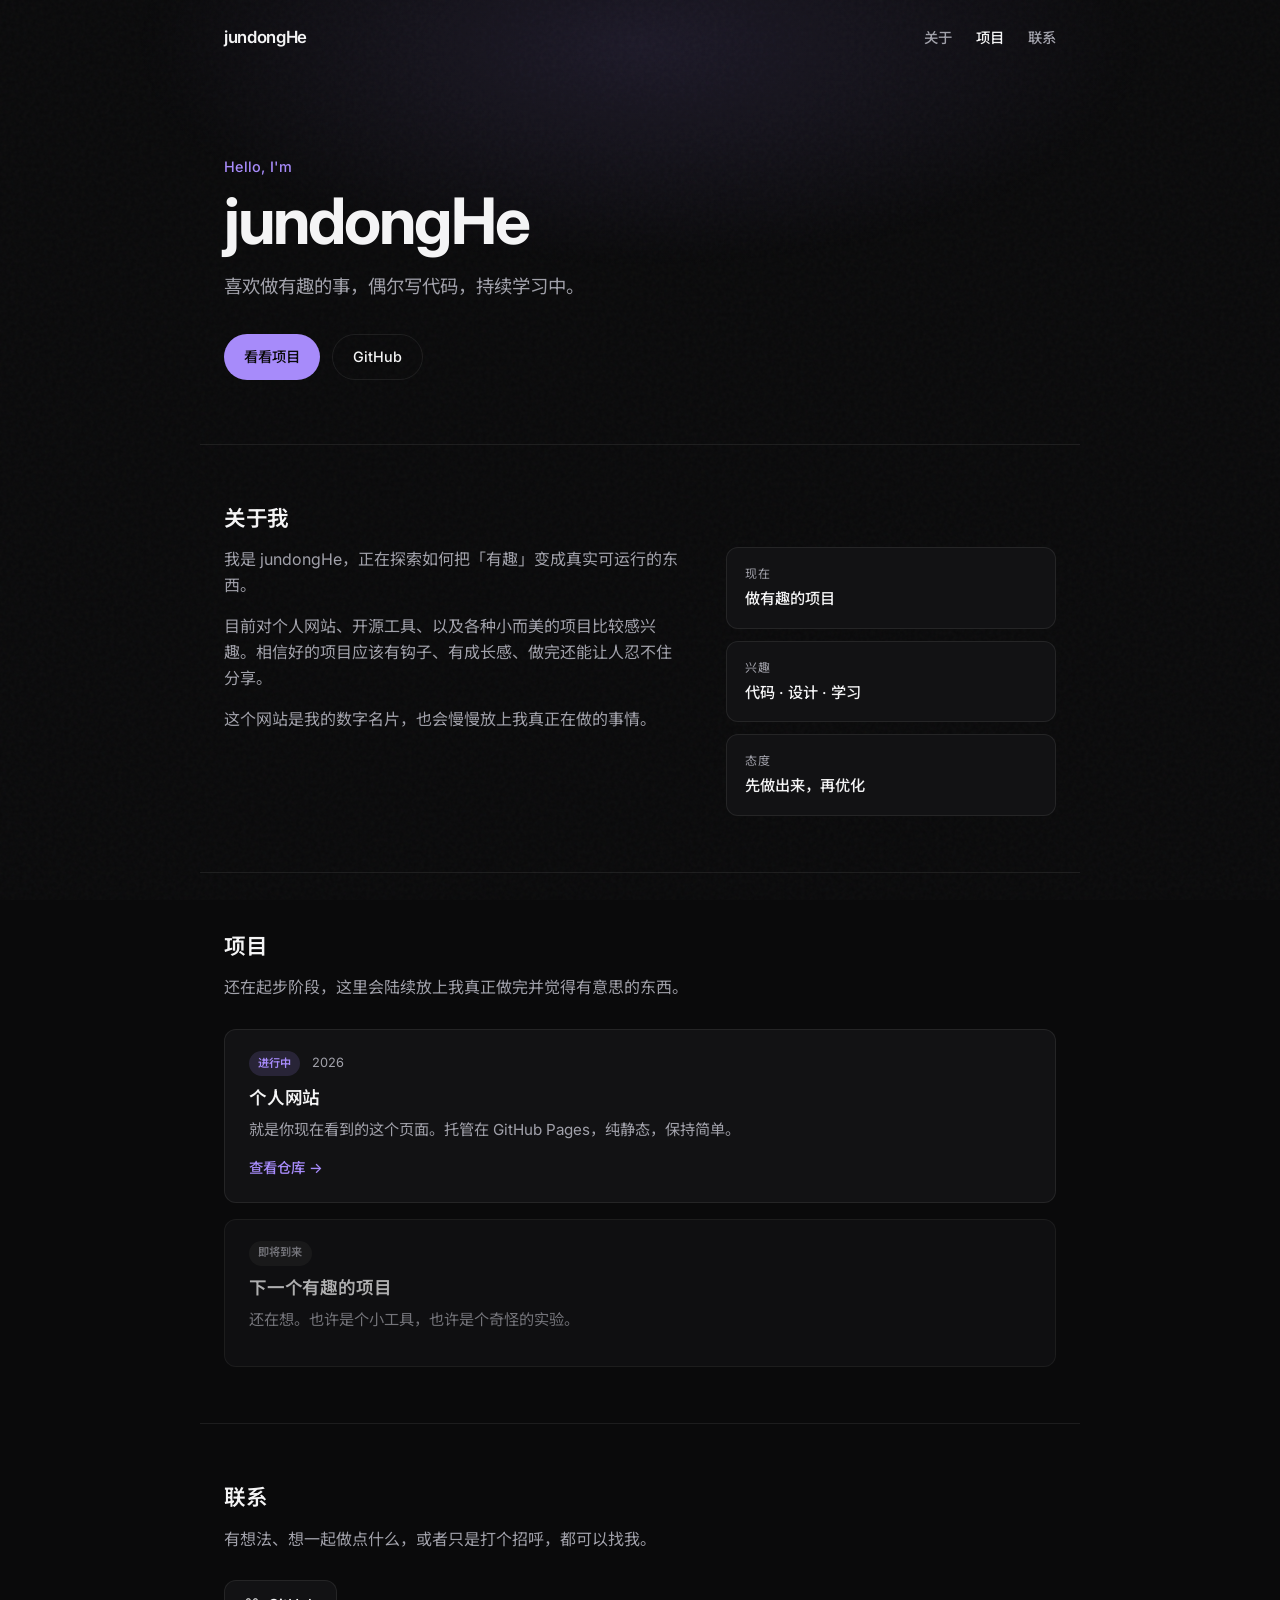
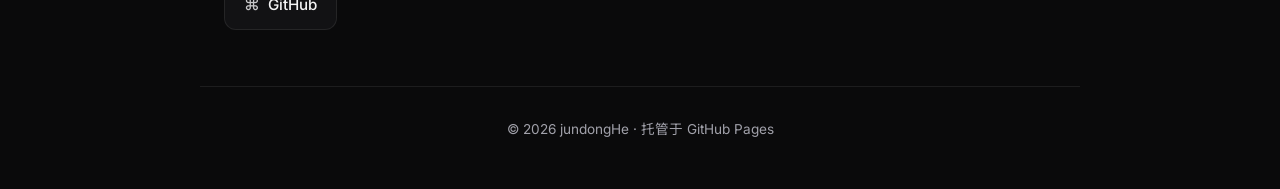
==== index.html @ f03a4109 "Add files via upload" ====
<!DOCTYPE html>
<html lang="zh-CN">
<head>
  <meta charset="UTF-8" />
  <meta name="viewport" content="width=device-width, initial-scale=1.0" />
  <title>jundongHe</title>
  <meta name="description" content="jundongHe 的个人主页" />
  <link rel="preconnect" href="https://fonts.googleapis.com" />
  <link rel="preconnect" href="https://fonts.gstatic.com" crossorigin />
  <link href="https://fonts.googleapis.com/css2?family=Inter:wght@400;500;600;700&family=Noto+Sans+SC:wght@400;500;700&display=swap" rel="stylesheet" />
  <link rel="stylesheet" href="style.css" />
</head>
<body>
  <div class="noise"></div>
  <div class="glow"></div>

  <header class="header">
    <div class="logo">jundongHe</div>
    <nav class="nav">
      <a href="#about">关于</a>
      <a href="#projects">项目</a>
      <a href="#contact">联系</a>
    </nav>
  </header>

  <main>
    <section class="hero">
      <p class="eyebrow">Hello, I'm</p>
      <h1 class="name">jundongHe</h1>
      <p class="tagline">喜欢做有趣的事，偶尔写代码，持续学习中。</p>
      <div class="hero-actions">
        <a href="#projects" class="btn primary">看看项目</a>
        <a href="https://github.com/jundongHe" class="btn ghost" target="_blank" rel="noopener">GitHub</a>
      </div>
    </section>

    <section id="about" class="section">
      <h2 class="section-title">关于我</h2>
      <div class="about-grid">
        <div class="about-text">
          <p>我是 jundongHe，正在探索如何把「有趣」变成真实可运行的东西。</p>
          <p>目前对个人网站、开源工具、以及各种小而美的项目比较感兴趣。相信好的项目应该有钩子、有成长感、做完还能让人忍不住分享。</p>
          <p>这个网站是我的数字名片，也会慢慢放上我真正在做的事情。</p>
        </div>
        <div class="about-cards">
          <div class="card">
            <span class="card-label">现在</span>
            <span class="card-value">做有趣的项目</span>
          </div>
          <div class="card">
            <span class="card-label">兴趣</span>
            <span class="card-value">代码 · 设计 · 学习</span>
          </div>
          <div class="card">
            <span class="card-label">态度</span>
            <span class="card-value">先做出来，再优化</span>
          </div>
        </div>
      </div>
    </section>

    <section id="projects" class="section">
      <h2 class="section-title">项目</h2>
      <p class="section-desc">还在起步阶段，这里会陆续放上我真正做完并觉得有意思的东西。</p>
      <div class="project-list">
        <article class="project">
          <div class="project-meta">
            <span class="badge">进行中</span>
            <span class="year">2026</span>
          </div>
          <h3>个人网站</h3>
          <p>就是你现在看到的这个页面。托管在 GitHub Pages，纯静态，保持简单。</p>
          <a href="https://github.com/jundongHe/jundongHe.github.io" class="project-link" target="_blank" rel="noopener">查看仓库 →</a>
        </article>
        <article class="project placeholder">
          <div class="project-meta">
            <span class="badge muted">即将到来</span>
          </div>
          <h3>下一个有趣的项目</h3>
          <p>还在想。也许是个小工具，也许是个奇怪的实验。</p>
        </article>
      </div>
    </section>

    <section id="contact" class="section">
      <h2 class="section-title">联系</h2>
      <p class="section-desc">有想法、想一起做点什么，或者只是打个招呼，都可以找我。</p>
      <div class="contact-links">
        <a href="https://github.com/jundongHe" class="contact-item" target="_blank" rel="noopener">
          <span class="contact-icon">⌘</span>
          <span>GitHub</span>
        </a>
      </div>
    </section>
  </main>

  <footer class="footer">
    <p>© 2026 jundongHe · 托管于 GitHub Pages</p>
  </footer>

  <script src="script.js"></script>
</body>
</html>
---- style.css ----
/* Reset & base */
*, *::before, *::after {
  box-sizing: border-box;
  margin: 0;
  padding: 0;
}

:root {
  --bg: #0a0a0b;
  --bg-elevated: #121214;
  --text: #f4f4f5;
  --text-muted: #a1a1aa;
  --accent: #a78bfa;
  --accent-soft: rgba(167, 139, 250, 0.15);
  --border: rgba(255, 255, 255, 0.08);
  --radius: 12px;
  --font: "Inter", "Noto Sans SC", system-ui, sans-serif;
}

html {
  scroll-behavior: smooth;
}

body {
  font-family: var(--font);
  background: var(--bg);
  color: var(--text);
  line-height: 1.6;
  min-height: 100vh;
  overflow-x: hidden;
}

/* Ambient effects */
.noise {
  position: fixed;
  inset: 0;
  pointer-events: none;
  z-index: 0;
  opacity: 0.035;
  background-image: url("data:image/svg+xml,%3Csvg viewBox='0 0 256 256' xmlns='http://www.w3.org/2000/svg'%3E%3Cfilter id='n'%3E%3CfeTurbulence type='fractalNoise' baseFrequency='0.85' numOctaves='4' stitchTiles='stitch'/%3E%3C/filter%3E%3Crect width='100%25' height='100%25' filter='url(%23n)'/%3E%3C/svg%3E");
}

.glow {
  position: fixed;
  top: -20%;
  left: 50%;
  transform: translateX(-50%);
  width: 80vw;
  height: 50vh;
  background: radial-gradient(ellipse, rgba(167, 139, 250, 0.12) 0%, transparent 70%);
  pointer-events: none;
  z-index: 0;
}

/* Layout */
.header,
main,
.footer {
  position: relative;
  z-index: 1;
}

.header {
  display: flex;
  align-items: center;
  justify-content: space-between;
  max-width: 880px;
  margin: 0 auto;
  padding: 1.5rem 1.5rem;
}

.logo {
  font-weight: 600;
  font-size: 1.05rem;
  letter-spacing: -0.02em;
}

.nav {
  display: flex;
  gap: 1.5rem;
}

.nav a {
  color: var(--text-muted);
  text-decoration: none;
  font-size: 0.9rem;
  font-weight: 500;
  transition: color 0.2s;
}

.nav a:hover {
  color: var(--text);
}

/* Hero */
.hero {
  max-width: 880px;
  margin: 0 auto;
  padding: 5rem 1.5rem 4rem;
}

.eyebrow {
  color: var(--accent);
  font-size: 0.9rem;
  font-weight: 500;
  margin-bottom: 0.5rem;
  letter-spacing: 0.02em;
}

.name {
  font-size: clamp(2.5rem, 8vw, 4rem);
  font-weight: 700;
  letter-spacing: -0.03em;
  line-height: 1.1;
  margin-bottom: 1rem;
}

.tagline {
  color: var(--text-muted);
  font-size: 1.15rem;
  max-width: 28rem;
  margin-bottom: 2rem;
}

.hero-actions {
  display: flex;
  flex-wrap: wrap;
  gap: 0.75rem;
}

.btn {
  display: inline-flex;
  align-items: center;
  padding: 0.65rem 1.25rem;
  border-radius: 999px;
  font-size: 0.9rem;
  font-weight: 500;
  text-decoration: none;
  transition: all 0.2s;
}

.btn.primary {
  background: var(--accent);
  color: #0a0a0b;
}

.btn.primary:hover {
  filter: brightness(1.1);
  transform: translateY(-1px);
}

.btn.ghost {
  background: transparent;
  color: var(--text);
  border: 1px solid var(--border);
}

.btn.ghost:hover {
  background: var(--bg-elevated);
  border-color: rgba(255, 255, 255, 0.15);
}

/* Sections */
.section {
  max-width: 880px;
  margin: 0 auto;
  padding: 3.5rem 1.5rem;
  border-top: 1px solid var(--border);
}

.section-title {
  font-size: 1.35rem;
  font-weight: 600;
  letter-spacing: -0.02em;
  margin-bottom: 0.75rem;
}

.section-desc {
  color: var(--text-muted);
  margin-bottom: 1.75rem;
  max-width: 36rem;
}

/* About */
.about-grid {
  display: grid;
  gap: 2rem;
}

@media (min-width: 640px) {
  .about-grid {
    grid-template-columns: 1.4fr 1fr;
    gap: 2.5rem;
  }
}

.about-text p {
  color: var(--text-muted);
  margin-bottom: 1rem;
}

.about-text p:last-child {
  margin-bottom: 0;
}

.about-cards {
  display: flex;
  flex-direction: column;
  gap: 0.75rem;
}

.card {
  background: var(--bg-elevated);
  border: 1px solid var(--border);
  border-radius: var(--radius);
  padding: 1rem 1.15rem;
  display: flex;
  flex-direction: column;
  gap: 0.25rem;
}

.card-label {
  font-size: 0.75rem;
  color: var(--text-muted);
  text-transform: uppercase;
  letter-spacing: 0.04em;
}

.card-value {
  font-weight: 500;
  font-size: 0.95rem;
}

/* Projects */
.project-list {
  display: flex;
  flex-direction: column;
  gap: 1rem;
}

.project {
  background: var(--bg-elevated);
  border: 1px solid var(--border);
  border-radius: var(--radius);
  padding: 1.35rem 1.5rem;
  transition: border-color 0.2s;
}

.project:hover {
  border-color: rgba(167, 139, 250, 0.35);
}

.project.placeholder {
  opacity: 0.7;
}

.project-meta {
  display: flex;
  align-items: center;
  gap: 0.75rem;
  margin-bottom: 0.5rem;
}

.badge {
  font-size: 0.7rem;
  font-weight: 600;
  padding: 0.2rem 0.55rem;
  border-radius: 999px;
  background: var(--accent-soft);
  color: var(--accent);
  letter-spacing: 0.02em;
}

.badge.muted {
  background: rgba(255, 255, 255, 0.06);
  color: var(--text-muted);
}

.year {
  font-size: 0.8rem;
  color: var(--text-muted);
}

.project h3 {
  font-size: 1.1rem;
  font-weight: 600;
  margin-bottom: 0.4rem;
  letter-spacing: -0.01em;
}

.project p {
  color: var(--text-muted);
  font-size: 0.95rem;
  margin-bottom: 0.75rem;
}

.project-link {
  color: var(--accent);
  text-decoration: none;
  font-size: 0.9rem;
  font-weight: 500;
}

.project-link:hover {
  text-decoration: underline;
}

/* Contact */
.contact-links {
  display: flex;
  flex-wrap: wrap;
  gap: 0.75rem;
}

.contact-item {
  display: inline-flex;
  align-items: center;
  gap: 0.5rem;
  padding: 0.7rem 1.2rem;
  background: var(--bg-elevated);
  border: 1px solid var(--border);
  border-radius: var(--radius);
  color: var(--text);
  text-decoration: none;
  font-weight: 500;
  font-size: 0.95rem;
  transition: all 0.2s;
}

.contact-item:hover {
  border-color: rgba(167, 139, 250, 0.4);
  background: var(--accent-soft);
}

.contact-icon {
  font-size: 1rem;
  opacity: 0.8;
}

/* Footer */
.footer {
  max-width: 880px;
  margin: 0 auto;
  padding: 2rem 1.5rem 3rem;
  border-top: 1px solid var(--border);
  text-align: center;
}

.footer p {
  font-size: 0.85rem;
  color: var(--text-muted);
}

/* Subtle entrance */
.hero,
.section {
  animation: fadeUp 0.6s ease both;
}

.section:nth-of-type(2) { animation-delay: 0.08s; }
.section:nth-of-type(3) { animation-delay: 0.16s; }
.section:nth-of-type(4) { animation-delay: 0.24s; }

@keyframes fadeUp {
  from {
    opacity: 0;
    transform: translateY(12px);
  }
  to {
    opacity: 1;
    transform: translateY(0);
  }
}
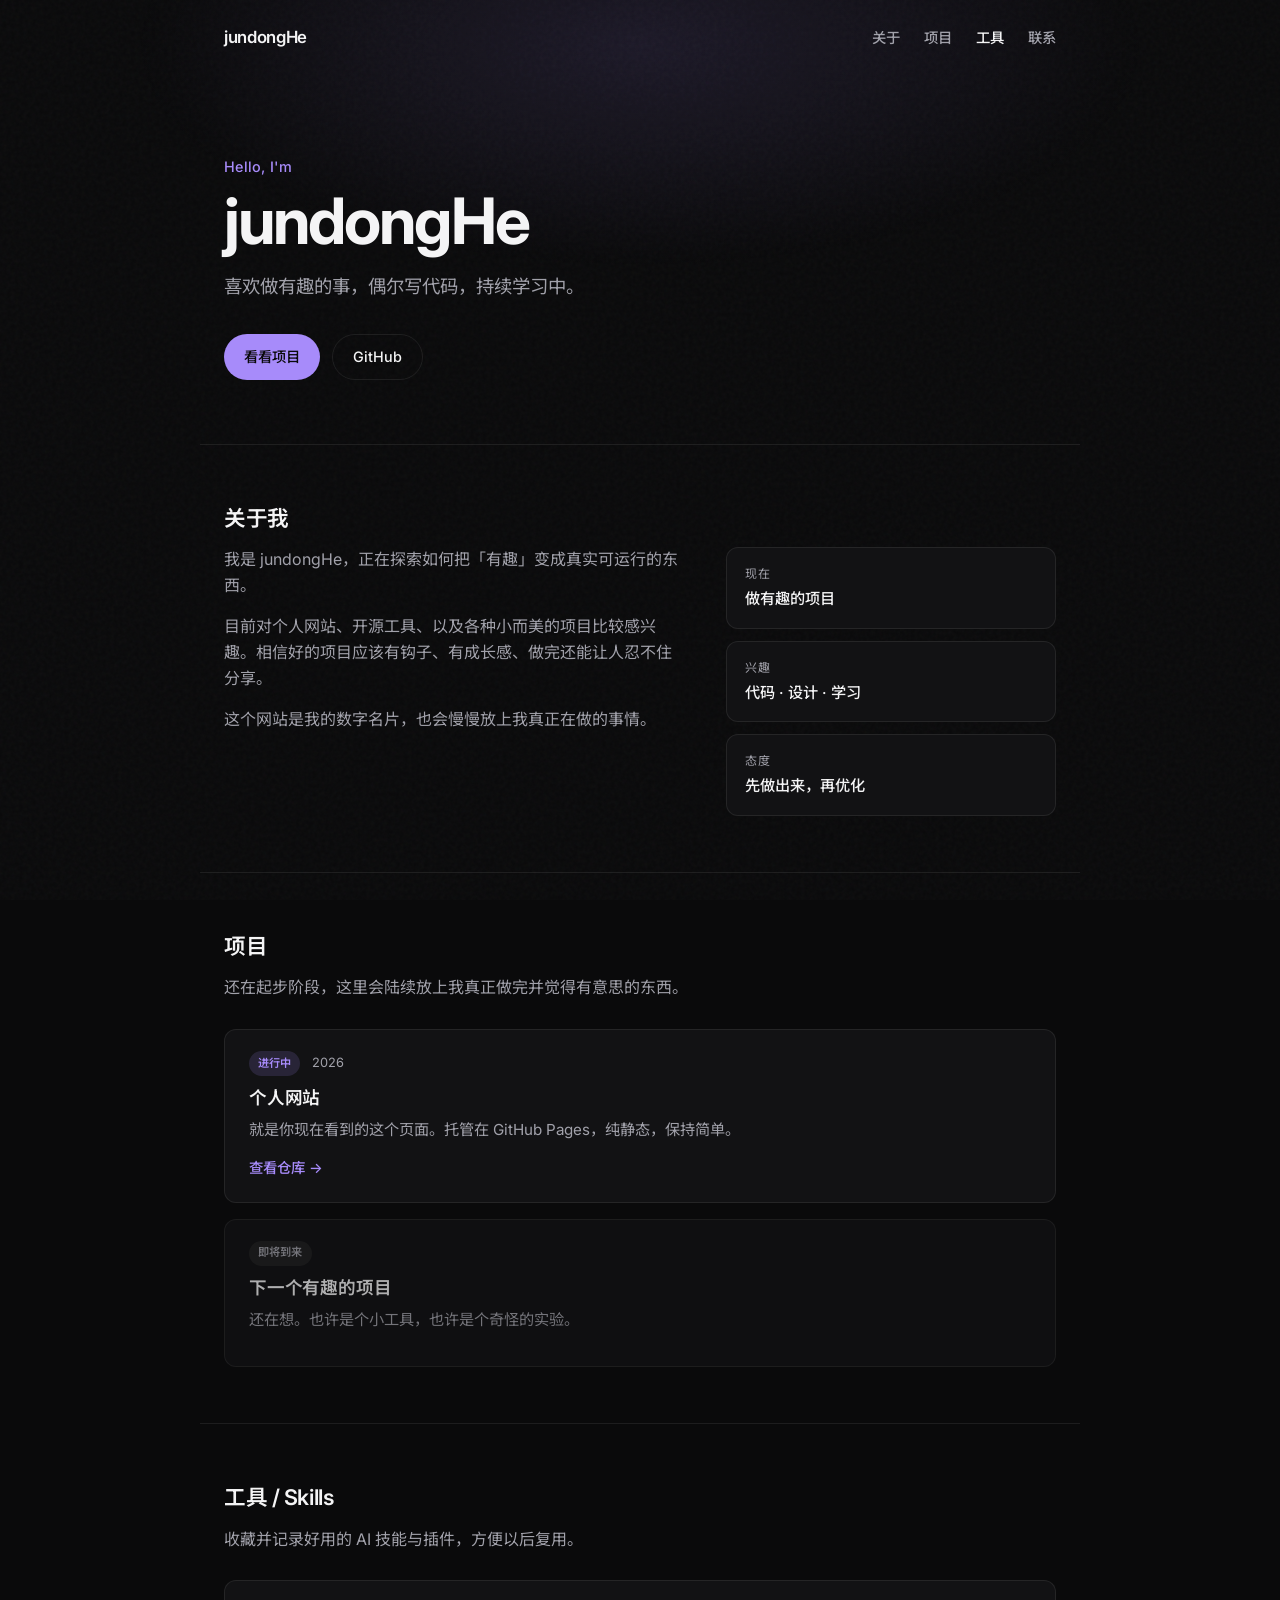
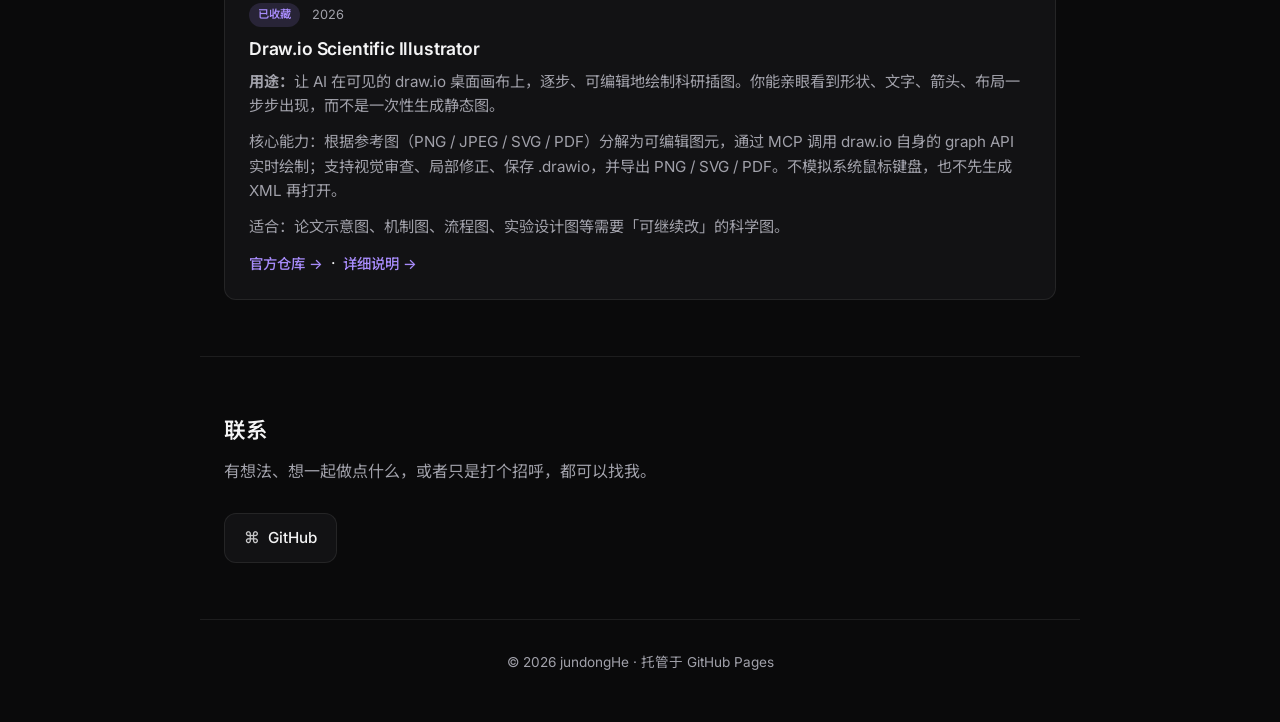
==== commit af85b9ef: "更新 index.html" ====
--- a/index.html
+++ b/index.html
@@ -19,6 +19,7 @@
     <nav class="nav">
       <a href="#about">关于</a>
       <a href="#projects">项目</a>
+      <a href="#skills">工具</a>
       <a href="#contact">联系</a>
     </nav>
   </header>
@@ -82,6 +83,30 @@
       </div>
     </section>
 
+    <section id="skills" class="section">
+      <h2 class="section-title">工具 / Skills</h2>
+      <p class="section-desc">收藏并记录好用的 AI 技能与插件，方便以后复用。</p>
+      <div class="project-list">
+        <article class="project">
+          <div class="project-meta">
+            <span class="badge">已收藏</span>
+            <span class="year">2026</span>
+          </div>
+          <h3>Draw.io Scientific Illustrator</h3>
+          <p><strong>用途：</strong>让 AI 在可见的 draw.io 桌面画布上，逐步、可编辑地绘制科研插图。你能亲眼看到形状、文字、箭头、布局一步步出现，而不是一次性生成静态图。</p>
+          <p style="margin-top:0.6rem;color:var(--text-muted);font-size:0.95rem;">
+            核心能力：根据参考图（PNG / JPEG / SVG / PDF）分解为可编辑图元，通过 MCP 调用 draw.io 自身的 graph API 实时绘制；支持视觉审查、局部修正、保存 .drawio，并导出 PNG / SVG / PDF。不模拟系统鼠标键盘，也不先生成 XML 再打开。
+          </p>
+          <p style="margin-top:0.6rem;color:var(--text-muted);font-size:0.95rem;">
+            适合：论文示意图、机制图、流程图、实验设计图等需要「可继续改」的科学图。
+          </p>
+          <a href="https://github.com/icebird1998/drawio-scientific-illustrator" class="project-link" target="_blank" rel="noopener">官方仓库 →</a>
+          &nbsp;·&nbsp;
+          <a href="skills/drawio-scientific-illustrator.html" class="project-link">详细说明 →</a>
+        </article>
+      </div>
+    </section>
+
     <section id="contact" class="section">
       <h2 class="section-title">联系</h2>
       <p class="section-desc">有想法、想一起做点什么，或者只是打个招呼，都可以找我。</p>
@@ -100,4 +125,4 @@
 
   <script src="script.js"></script>
 </body>
-</html>
+</html>
